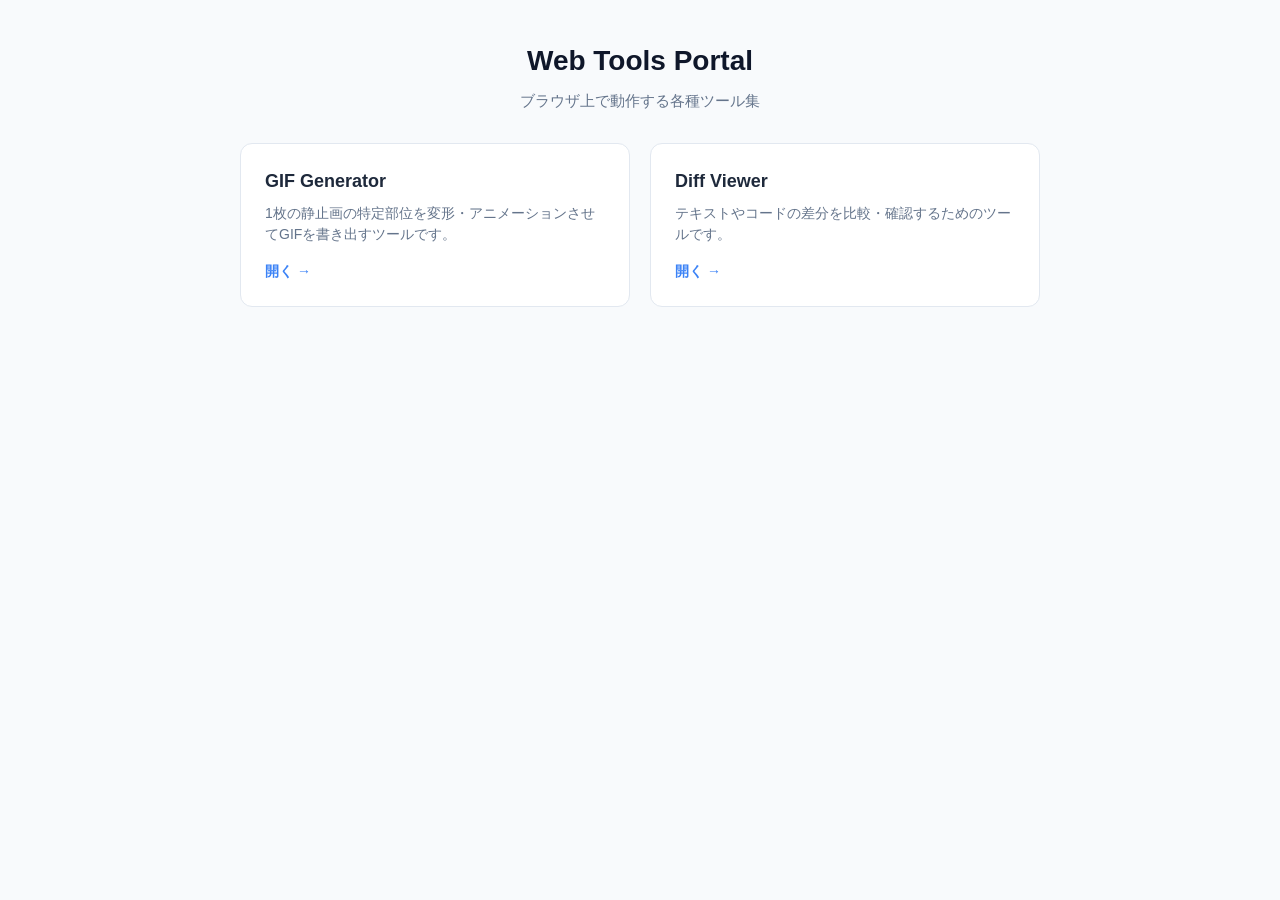
==== index.html @ b9db5331 "Revamp index.html for tool portal layout and design Updated the HTML structure and styles for the to" ====
<!DOCTYPE html>
<html lang="ja">
<head>
  <meta charset="UTF-8">
  <meta name="viewport" content="width=device-width, initial-scale=1.0">
  <title>ツールポータル</title>
  <style>
    :root {
      --bg: #f8fafc;
      --card-bg: #ffffff;
      --text: #1e293b;
      --sub-text: #64748b;
      --border: #e2e8f0;
      --primary: #3b82f6;
      --primary-hover: #2563eb;
    }

    * {
      box-sizing: border-box;
      margin: 0;
      padding: 0;
    }

    body {
      font-family: -apple-system, BlinkMacSystemFont, "Segoe UI", Roboto, sans-serif;
      background-color: var(--bg);
      color: var(--text);
      line-height: 1.5;
      padding: 40px 20px;
    }

    .container {
      max-width: 800px;
      margin: 0 auto;
    }

    header {
      margin-bottom: 30px;
      text-align: center;
    }

    header h1 {
      font-size: 28px;
      margin-bottom: 8px;
      color: #0f172a;
    }

    header p {
      color: var(--sub-text);
      font-size: 15px;
    }

    .grid {
      display: grid;
      grid-template-columns: repeat(auto-fit, minmax(260px, 1fr));
      gap: 20px;
    }

    .card {
      background: var(--card-bg);
      border: 1px solid var(--border);
      border-radius: 12px;
      padding: 24px;
      display: flex;
      flex-direction: column;
      justify-content: space-between;
      text-decoration: none;
      color: inherit;
      transition: transform 0.15s ease, box-shadow 0.15s ease, border-color 0.15s ease;
    }

    .card:hover {
      transform: translateY(-2px);
      box-shadow: 0 10px 15px -3px rgba(0, 0, 0, 0.07), 0 4px 6px -4px rgba(0, 0, 0, 0.05);
      border-color: var(--primary);
    }

    .card-content h2 {
      font-size: 18px;
      margin-bottom: 8px;
      display: flex;
      align-items: center;
      justify-content: space-between;
    }

    .card-content p {
      font-size: 14px;
      color: var(--sub-text);
      margin-bottom: 16px;
    }

    .card-arrow {
      color: var(--primary);
      font-weight: bold;
      font-size: 14px;
      display: inline-flex;
      align-items: center;
      gap: 4px;
    }

    .card:hover .card-arrow {
      color: var(--primary-hover);
    }
  </style>
</head>
<body>

  <div class="container">
    <header>
      <h1>Web Tools Portal</h1>
      <p>ブラウザ上で動作する各種ツール集</p>
    </header>

    <main class="grid">
      <!-- アニメーションGIF作成ツールへのリンク -->
      <a href="./gifBoobs.html" class="card">
        <div class="card-content">
          <h2>GIF Generator</h2>
          <p>1枚の静止画の特定部位を変形・アニメーションさせてGIFを書き出すツールです。</p>
        </div>
        <div class="card-arrow">開く &rarr;</div>
      </a>

      <!-- 差分比較ツールへのリンク -->
      <a href="./diff.html" class="card">
        <div class="card-content">
          <h2>Diff Viewer</h2>
          <p>テキストやコードの差分を比較・確認するためのツールです。</p>
        </div>
        <div class="card-arrow">開く &rarr;</div>
      </a>
    </main>
  </div>

</body>
</html>
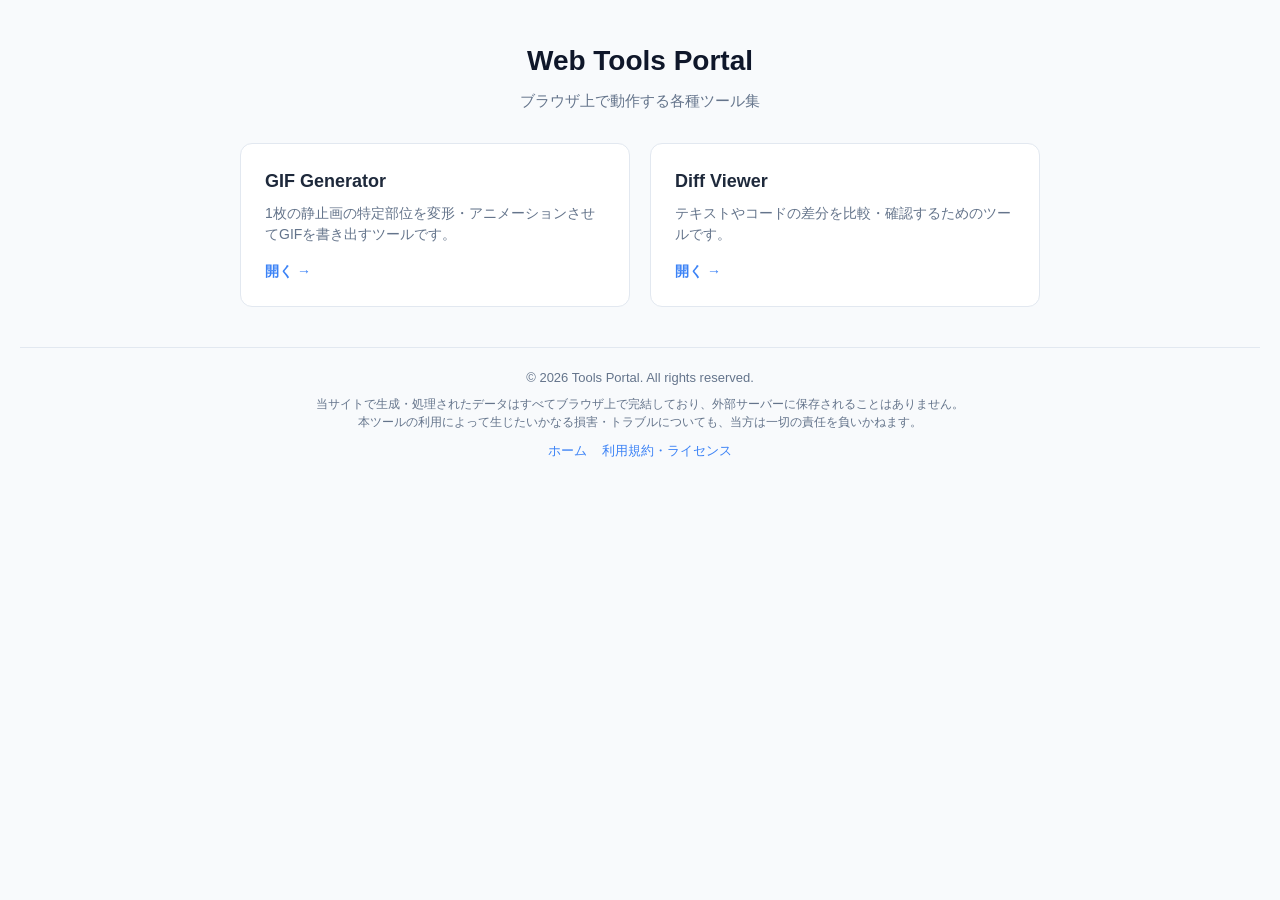
==== commit 93d63580: "index.html の更新" ====
--- a/index.html
+++ b/index.html
@@ -131,6 +131,27 @@
       </a>
     </main>
   </div>
+<!-- 共通フッター -->
+<footer style="margin-top: 40px; padding: 20px 0; border-top: 1px solid #e2e8f0; text-align: center; color: #64748b; font-size: 13px;">
+  <div style="max-width: 900px; margin: 0 auto; padding: 0 15px;">
+    <p style="margin-bottom: 8px;">
+      &copy; <span id="copyright-year"></span> Tools Portal. All rights reserved.
+    </p>
+    <p style="font-size: 12px; line-height: 1.5;">
+      当サイトで生成・処理されたデータはすべてブラウザ上で完結しており、外部サーバーに保存されることはありません。<br>
+      本ツールの利用によって生じたいかなる損害・トラブルについても、当方は一切の責任を負いかねます。
+    </p>
+    <div style="margin-top: 10px; display: flex; justify-content: center; gap: 15px;">
+      <a href="./index.html" style="color: #3b82f6; text-decoration: none;">ホーム</a>
+      <a href="#" onclick="alert('オープンソースライセンス:\n本ツール群はMITライセンス等のオープンソースソフトウェアおよび各種CDNライブラリ（gifshot等）を利用してブラウザ上で動作しています。'); return false;" style="color: #3b82f6; text-decoration: none;">利用規約・ライセンス</a>
+    </div>
+  </div>
+</footer>
+
+<script>
+  // 著作権の年号を自動で現在の年にするスクリプト
+  document.getElementById('copyright-year').textContent = new Date().getFullYear();
+</script>
 
 </body>
 </html>
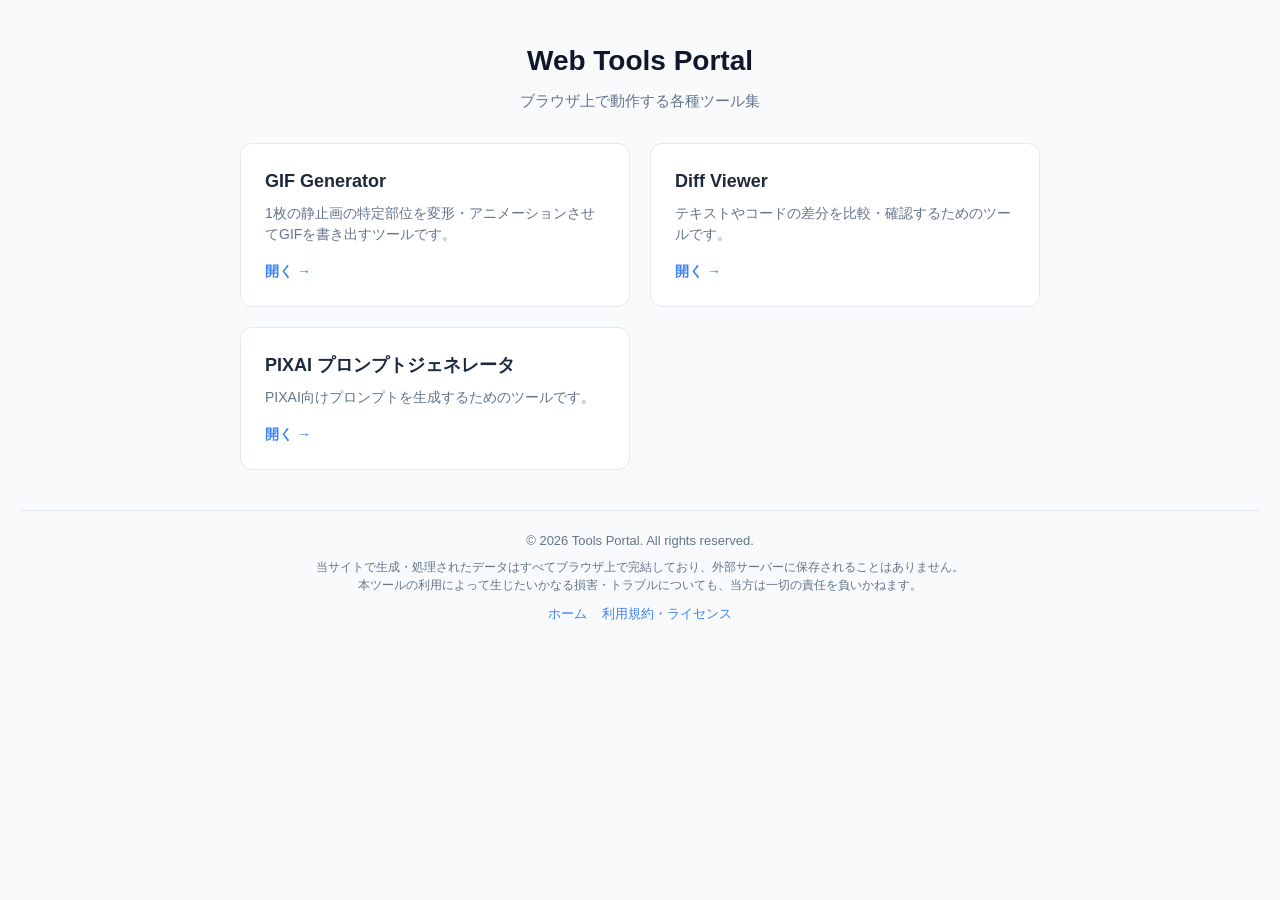
==== commit 905980d1: "Add PIXAI prompt generator link to index.html Added a link to the PIXAI prompt generator tool in the" ====
--- a/index.html
+++ b/index.html
@@ -129,29 +129,38 @@
         </div>
         <div class="card-arrow">開く &rarr;</div>
       </a>
+      
+      <!-- プロンプト生成ツールへのリンク -->
+      <a href="./pixaiPrompt.html" class="card">
+        <div class="card-content">
+          <h2>PIXAI プロンプトジェネレータ</h2>
+          <p>PIXAI向けプロンプトを生成するためのツールです。</p>
+        </div>
+        <div class="card-arrow">開く &rarr;</div>
+      </a>
     </main>
   </div>
-<!-- 共通フッター -->
-<footer style="margin-top: 40px; padding: 20px 0; border-top: 1px solid #e2e8f0; text-align: center; color: #64748b; font-size: 13px;">
-  <div style="max-width: 900px; margin: 0 auto; padding: 0 15px;">
-    <p style="margin-bottom: 8px;">
-      &copy; <span id="copyright-year"></span> Tools Portal. All rights reserved.
-    </p>
-    <p style="font-size: 12px; line-height: 1.5;">
-      当サイトで生成・処理されたデータはすべてブラウザ上で完結しており、外部サーバーに保存されることはありません。<br>
-      本ツールの利用によって生じたいかなる損害・トラブルについても、当方は一切の責任を負いかねます。
-    </p>
-    <div style="margin-top: 10px; display: flex; justify-content: center; gap: 15px;">
-      <a href="./index.html" style="color: #3b82f6; text-decoration: none;">ホーム</a>
-      <a href="#" onclick="alert('オープンソースライセンス:\n本ツール群はMITライセンス等のオープンソースソフトウェアおよび各種CDNライブラリ（gifshot等）を利用してブラウザ上で動作しています。'); return false;" style="color: #3b82f6; text-decoration: none;">利用規約・ライセンス</a>
-    </div>
-  </div>
-</footer>
-
-<script>
-  // 著作権の年号を自動で現在の年にするスクリプト
-  document.getElementById('copyright-year').textContent = new Date().getFullYear();
-</script>
+<!-- 共通フッター -->
+<footer style="margin-top: 40px; padding: 20px 0; border-top: 1px solid #e2e8f0; text-align: center; color: #64748b; font-size: 13px;">
+  <div style="max-width: 900px; margin: 0 auto; padding: 0 15px;">
+    <p style="margin-bottom: 8px;">
+      &copy; <span id="copyright-year"></span> Tools Portal. All rights reserved.
+    </p>
+    <p style="font-size: 12px; line-height: 1.5;">
+      当サイトで生成・処理されたデータはすべてブラウザ上で完結しており、外部サーバーに保存されることはありません。<br>
+      本ツールの利用によって生じたいかなる損害・トラブルについても、当方は一切の責任を負いかねます。
+    </p>
+    <div style="margin-top: 10px; display: flex; justify-content: center; gap: 15px;">
+      <a href="./index.html" style="color: #3b82f6; text-decoration: none;">ホーム</a>
+      <a href="#" onclick="alert('オープンソースライセンス:\n本ツール群はMITライセンス等のオープンソースソフトウェアおよび各種CDNライブラリ（gifshot等）を利用してブラウザ上で動作しています。'); return false;" style="color: #3b82f6; text-decoration: none;">利用規約・ライセンス</a>
+    </div>
+  </div>
+</footer>
+
+<script>
+  // 著作権の年号を自動で現在の年にするスクリプト
+  document.getElementById('copyright-year').textContent = new Date().getFullYear();
+</script>
 
 </body>
 </html>
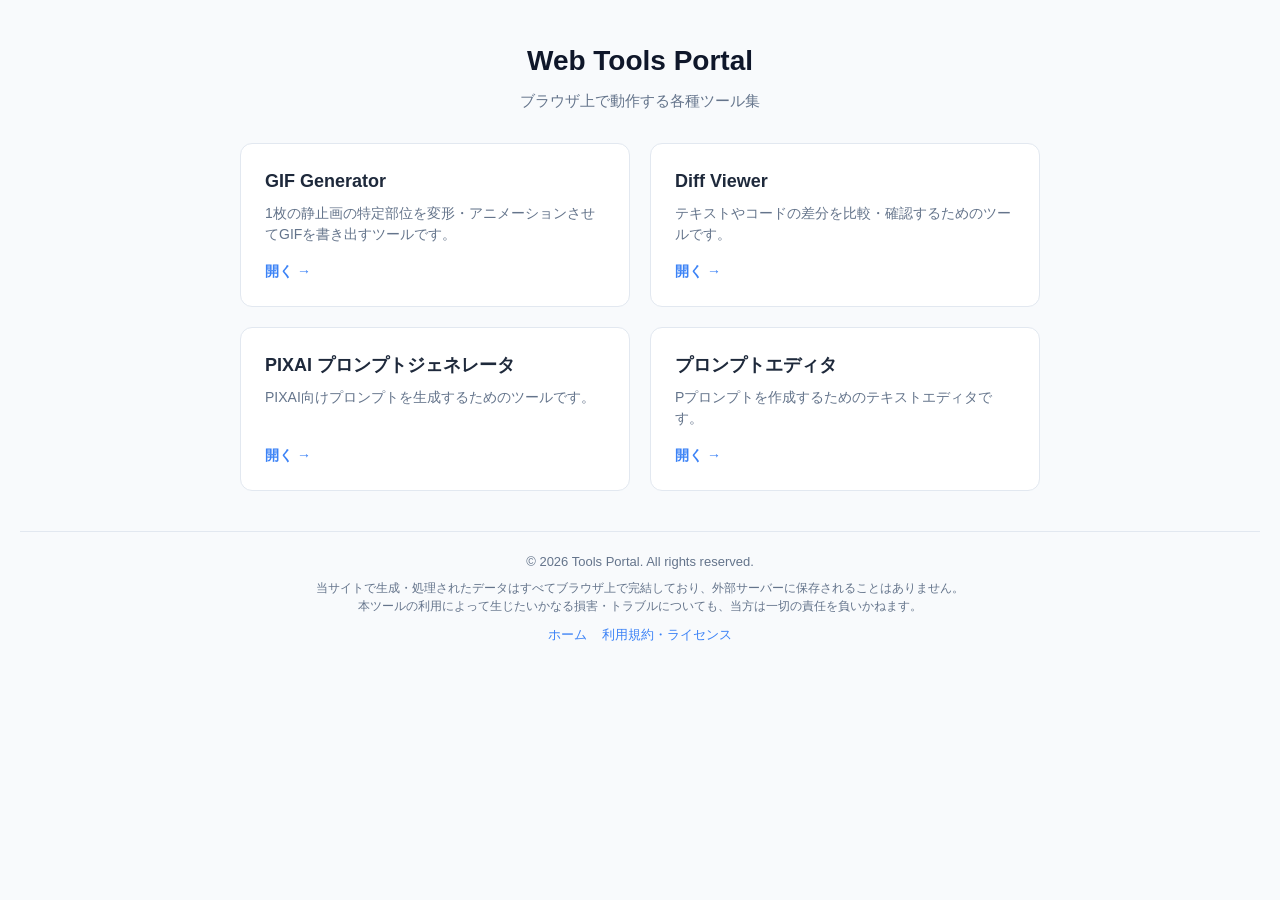
==== commit 87994dae: "Add prompt editor link to index.html Added a new link to the prompt editor tool in the main section." ====
--- a/index.html
+++ b/index.html
@@ -138,6 +138,15 @@
         </div>
         <div class="card-arrow">開く &rarr;</div>
       </a>
+      
+      <!-- プロンプトエディタへのリンク -->
+      <a href="./promptEditor.html" class="card">
+        <div class="card-content">
+          <h2>プロンプトエディタ</h2>
+          <p>Pプロンプトを作成するためのテキストエディタです。</p>
+        </div>
+        <div class="card-arrow">開く &rarr;</div>
+      </a>
     </main>
   </div>
 <!-- 共通フッター -->
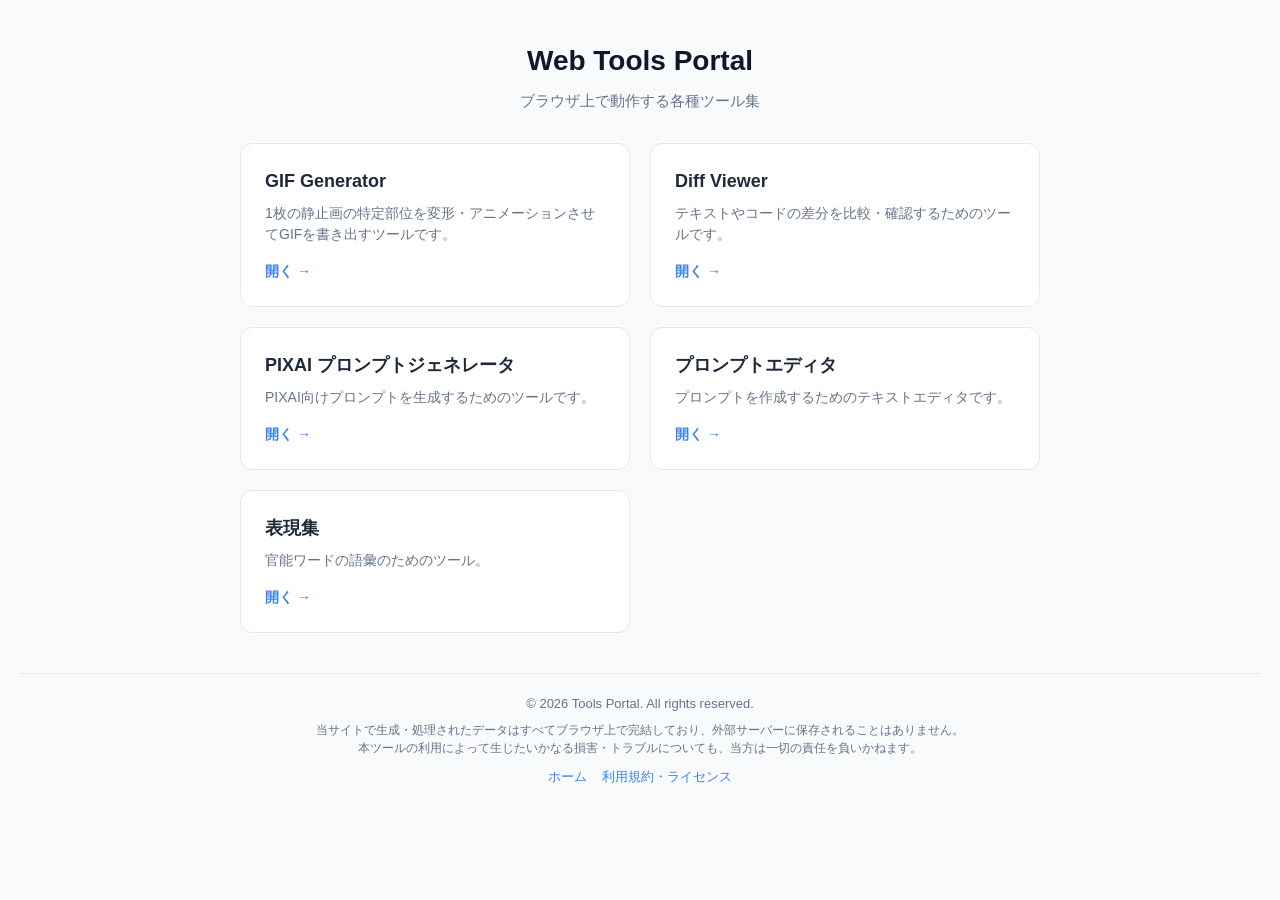
==== commit 4b2433e3: "Refactor HTML structure and styles for tools portal" ====
--- a/index.html
+++ b/index.html
@@ -143,7 +143,16 @@
       <a href="./promptEditor.html" class="card">
         <div class="card-content">
           <h2>プロンプトエディタ</h2>
-          <p>Pプロンプトを作成するためのテキストエディタです。</p>
+          <p>プロンプトを作成するためのテキストエディタです。</p>
+        </div>
+        <div class="card-arrow">開く &rarr;</div>
+      </a>
+      
+      <!-- 表現集へのリンク -->
+      <a href="./expressions.html" class="card">
+        <div class="card-content">
+          <h2>表現集</h2>
+          <p>官能ワードの語彙のためのツール。</p>
         </div>
         <div class="card-arrow">開く &rarr;</div>
       </a>
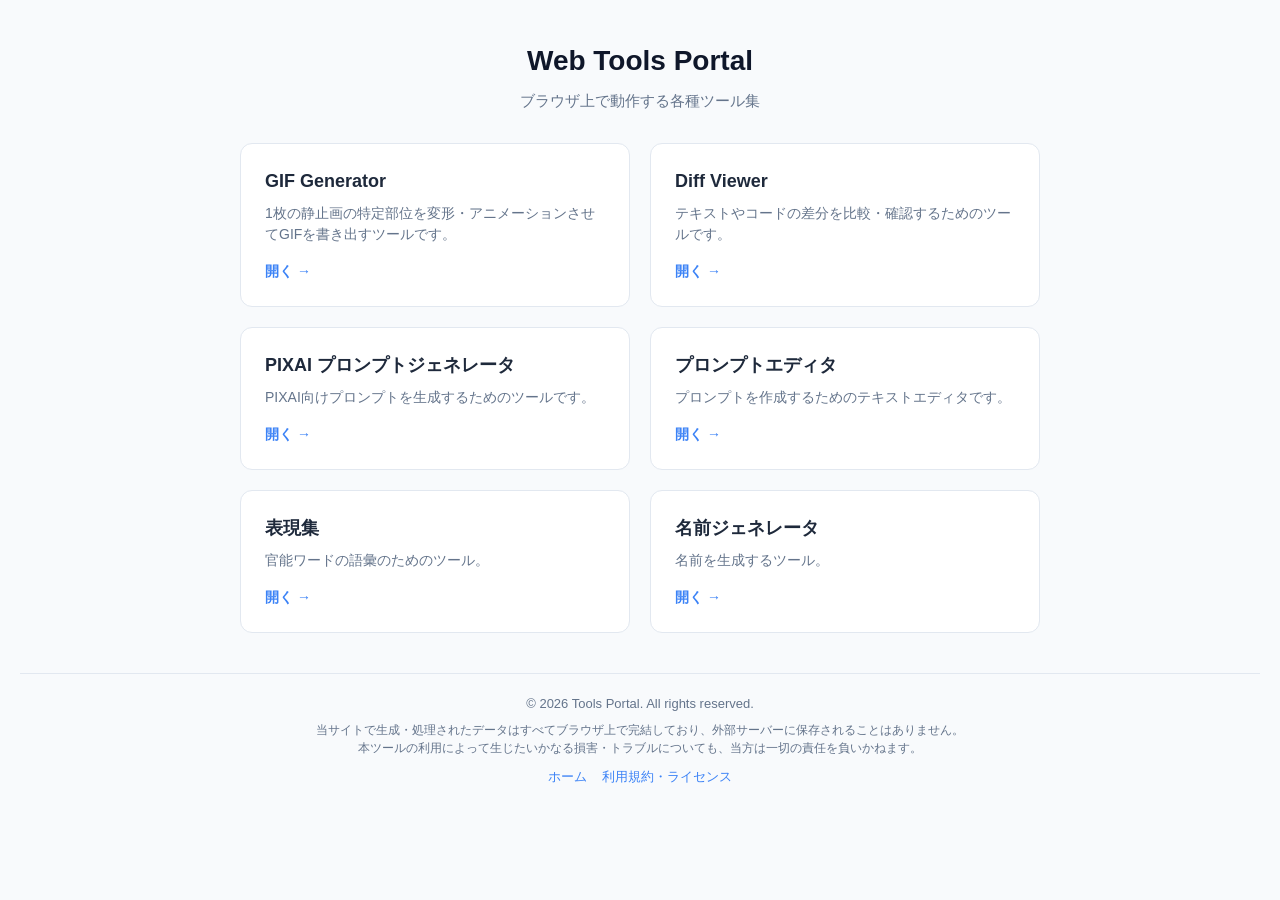
==== commit 06e614a1: "Update index.html" ====
--- a/index.html
+++ b/index.html
@@ -155,6 +155,13 @@
           <p>官能ワードの語彙のためのツール。</p>
         </div>
         <div class="card-arrow">開く &rarr;</div>
+      <!-- 名前生成へのリンク -->
+      <a href="./nameGerenator" class="card">
+        <div class="card-content">
+          <h2>名前ジェネレータ</h2>
+          <p>名前を生成するツール。</p>
+        </div>
+        <div class="card-arrow">開く &rarr;</div>
       </a>
     </main>
   </div>
